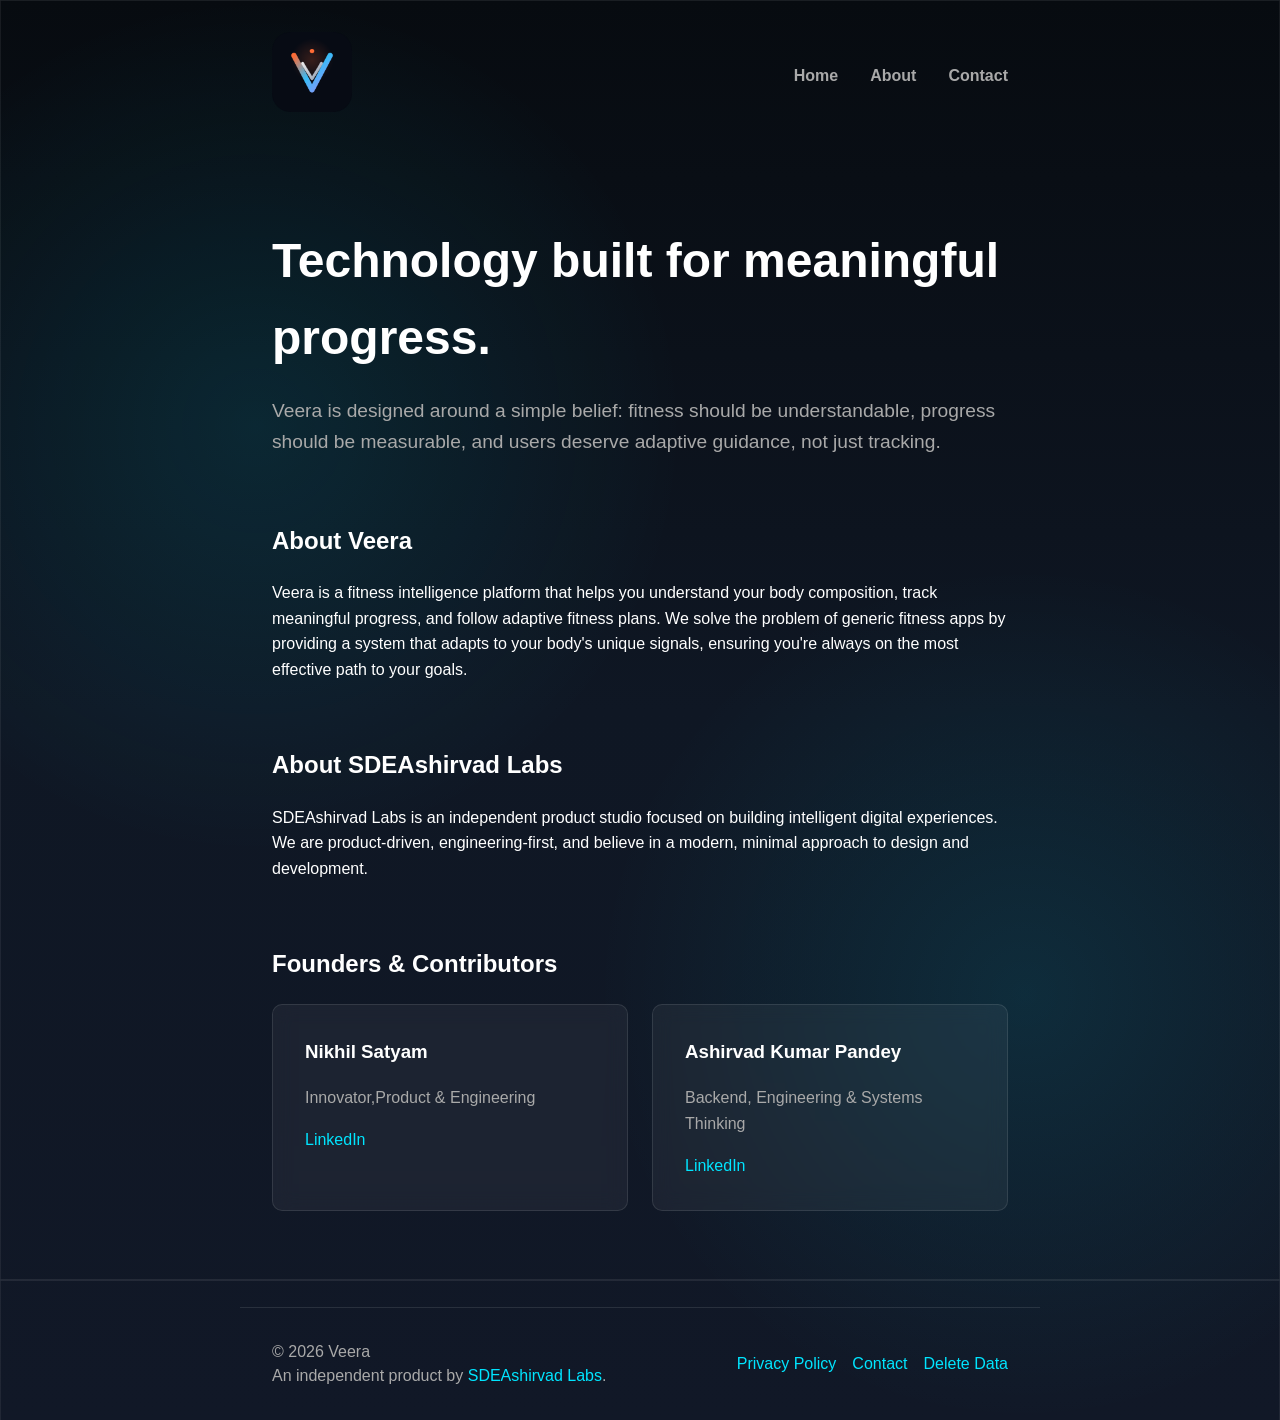
==== about/index.html @ 7c2b2f71 "sdeashirvad | Veera | Initial Website code drop" ====
<!DOCTYPE html>
<html lang="en">
<head>
    <meta charset="UTF-8">
    <meta name="viewport" content="width=device-width, initial-scale=1.0">
    <title>About - Veera</title>
    <meta name="description" content="Learn about the philosophy and the team behind Veera, an intelligent fitness platform by SDEAshirvad Labs.">
    <meta property="og:title" content="About - Veera">
    <meta property="og:description" content="Learn about the philosophy and the team behind Veera.">
    <meta property="og:type" content="website">
    <meta property="og:url" content="https://veera.ashirvad.work/about/">
    <link rel="stylesheet" href="../styles/main.css">
    <link rel="icon" href="../assets/images/favicon.svg" type="image/svg+xml">
</head>
<body>
    <header>
        <div class="logo">
            <a href="/">
                <img src="../assets/images/icon.png" alt="Veera Home" class="logo-image" />
            </a>
        </div>
        <button class="hamburger" aria-label="Open navigation menu" aria-expanded="false">
            <span class="hamburger-box">
                <span class="hamburger-inner"></span>
            </span>
        </button>
        <nav class="main-nav" aria-label="Main Navigation">
            <ul>
                <li><a href="/">Home</a></li>
                <li><a href="/about/">About</a></li>
                <li><a href="/contact/">Contact</a></li>
            </ul>
        </nav>
    </header>

    <main>
        <section id="hero">
            <h1>Technology built for meaningful progress.</h1>
            <p>Veera is designed around a simple belief: fitness should be understandable, progress should be measurable, and users deserve adaptive guidance, not just tracking.</p>
        </section>

        <section id="about-veera">
            <h2>About Veera</h2>
            <p>Veera is a fitness intelligence platform that helps you understand your body composition, track meaningful progress, and follow adaptive fitness plans. We solve the problem of generic fitness apps by providing a system that adapts to your body's unique signals, ensuring you're always on the most effective path to your goals.</p>
        </section>

        <section id="about-labs">
            <h2>About SDEAshirvad Labs</h2>
            <p>SDEAshirvad Labs is an independent product studio focused on building intelligent digital experiences. We are product-driven, engineering-first, and believe in a modern, minimal approach to design and development.</p>
        </section>

        <section id="founders">
            <h2>Founders & Contributors</h2>
            <div class="founders-grid">
                <div class="founder-card">
                    <h3>Nikhil Satyam</h3>
                    <p>Innovator,Product & Engineering</p>
                    <a href="https://www.linkedin.com/in/nikhil-satyam/" target="_blank" rel="noopener noreferrer">LinkedIn</a>
                </div>
                <div class="founder-card">
                    <h3>Ashirvad Kumar Pandey</h3>
                    <p>Backend, Engineering & Systems Thinking</p>
                    <a href="https://www.linkedin.com/in/sdeashirvad/" target="_blank" rel="noopener noreferrer">LinkedIn</a>
                </div>
            </div>
        </section>
    </main>

    <footer>
        <div class="footer-content">
            <p>&copy; 2026 Veera</p>
            <p>An independent product by <a href="https://ashirvad.work" target="_blank" rel="noopener noreferrer">SDEAshirvad Labs</a>.</p>
        </div>
        <nav class="footer-nav">
            <a href="/privacy/">Privacy Policy</a>
            <a href="/contact/">Contact</a>
            <a href="/delete-data/">Delete Data</a>
        </nav>
    </footer>

    <script src="../scripts/main.js"></script>
</body>
</html>
---- styles/main.css ----
/* Veera - Main Stylesheet */

:root {
    --background-gradient-start: #070B10;
    --background-gradient-mid: #0F1724;
    --background-gradient-end: #111827;
    --card-background-color: rgba(255, 255, 255, 0.05);
    --card-border-color: rgba(255, 255, 255, 0.1);
    --text-color: #FFFFFF;
    --primary-color: #FFFFFF;
    --secondary-color: #a9a9a9;
    --accent-color: #00E5FF; /* Cyan accent */
    --container-width: 800px;
    --font-family: 'Inter', -apple-system, BlinkMacSystemFont, "Segoe UI", Roboto, Helvetica, Arial, sans-serif;
}

body {
    background: linear-gradient(180deg, var(--background-gradient-start) 0%, var(--background-gradient-mid) 50%, var(--background-gradient-end) 100%);
    color: var(--text-color);
    font-family: var(--font-family);
    margin: 0;
    padding: 0;
    line-height: 1.6;
    display: flex;
    flex-direction: column;
    min-height: 100vh;
    position: relative;
    overflow-x: hidden;
}

body::before {
    content: '';
    position: absolute;
    top: 0;
    left: 0;
    right: 0;
    bottom: 0;
    background-image: url('data:image/svg+xml,<svg xmlns="http://www.w3.org/2000/svg" viewBox="0 0 100 100"><path d="M0 0 H100 V100 H0 Z" fill="none" stroke="%23FFFFFF1A" stroke-width="0.1"/></svg>'),
                      radial-gradient(circle at 20% 30%, rgba(0, 229, 255, 0.1) 0%, transparent 30%),
                      radial-gradient(circle at 80% 70%, rgba(0, 229, 255, 0.1) 0%, transparent 30%);
    z-index: -1;
}

h1, h2, h3, h4, h5, h6 {
    font-weight: 600;
    color: var(--primary-color);
}

a {
    color: var(--accent-color);
    text-decoration: none;
    transition: color 0.3s ease;
}

a:hover {
    color: var(--primary-color);
}

header, main, footer {
    width: 100%;
    max-width: var(--container-width);
    margin: 0 auto;
    padding: 2rem;
    box-sizing: border-box;
    z-index: 1;
}

main {
    flex-grow: 1;
}

section {
    margin-bottom: 4rem;
    position: relative;
}

header {
    display: flex;
    justify-content: space-between;
    align-items: center;
}

.logo a {
    display: block;
}

.logo-image {
    height: 80px;
    width: auto;
}

/* Main Navigation */
.main-nav ul {
    list-style: none;
    margin: 0;
    padding: 0;
    display: flex;
}

.main-nav li {
    margin-left: 2rem;
}

.main-nav a {
    color: var(--secondary-color);
    font-weight: 600;
    transition: color 0.3s ease;
}

.main-nav a:hover {
    color: var(--primary-color);
}

/* Hamburger Menu */
.hamburger {
    display: none;
    padding: 15px;
    border: none;
    background: transparent;
    cursor: pointer;
    z-index: 1000;
}

.hamburger-box {
    width: 30px;
    height: 24px;
    display: inline-block;
    position: relative;
}

.hamburger-inner,
.hamburger-inner::before,
.hamburger-inner::after {
    width: 100%;
    height: 3px;
    background-color: var(--primary-color);
    position: absolute;
    border-radius: 3px;
    transition: transform 0.3s ease;
}

.hamburger-inner {
    top: 50%;
    transform: translateY(-50%);
}

.hamburger-inner::before,
.hamburger-inner::after {
    content: '';
    display: block;
}

.hamburger-inner::before {
    top: -10px;
}

.hamburger-inner::after {
    bottom: -10px;
}

.nav-open .hamburger-inner {
    transform: rotate(45deg);
}

.nav-open .hamburger-inner::before {
    transform: rotate(90deg) translate(-10px, 0px);
}

.nav-open .hamburger-inner::after {
    transform: rotate(90deg) translate(10px, 0px);
}


footer {
    border-top: 1px solid var(--card-border-color);
    padding-top: 2rem;
    display: flex;
    justify-content: space-between;
    align-items: center;
    color: var(--secondary-color);
    flex-wrap: wrap;
}

.footer-content {
    text-align: left;
    margin-right: 2rem;
}

.footer-content p {
    margin: 0;
    line-height: 1.5;
}

.footer-nav {
    display: flex;
    flex-wrap: wrap;
}

.footer-nav a {
    margin-left: 1rem;
    white-space: nowrap;
}


#hero h1 {
    font-size: 3rem;
    margin-bottom: 1rem;
}

#hero p {
    font-size: 1.2rem;
    color: var(--secondary-color);
}

#cta a {
    display: inline-block;
    background-color: var(--accent-color);
    color: var(--background-gradient-start);
    padding: 1rem 2rem;
    border-radius: 5px;
    font-weight: 600;
    transition: transform 0.3s ease, box-shadow 0.3s ease;
    position: relative;
}

#cta a:hover {
    transform: translateY(-3px);
    box-shadow: 0 10px 20px rgba(0, 229, 255, 0.2);
}

#cta a::before {
    content: '';
    position: absolute;
    top: 0;
    left: 0;
    right: 0;
    bottom: 0;
    border-radius: 5px;
    background-color: var(--accent-color);
    animation: pulse 2s infinite;
    z-index: -1;
}

@keyframes pulse {
    0% {
        transform: scale(1);
        opacity: 0.5;
    }
    100% {
        transform: scale(1.4);
        opacity: 0;
    }
}

/* Features Section */
.features-grid {
    display: grid;
    grid-template-columns: repeat(auto-fit, minmax(250px, 1fr));
    gap: 1.5rem;
}

.feature-card {
    background-color: var(--card-background-color);
    padding: 2rem;
    border-radius: 10px;
    border: 1px solid var(--card-border-color);
    backdrop-filter: blur(10px);
    -webkit-backdrop-filter: blur(10px);
    transition: transform 0.3s ease, box-shadow 0.3s ease;
}

.feature-card:hover {
    transform: translateY(-5px);
    box-shadow: 0 10px 20px rgba(0,0,0,0.2);
}

.feature-card h3 {
    margin-top: 0;
    font-size: 1.2rem;
}

.feature-card p {
    color: var(--secondary-color);
}

/* Progress Visualization Section */
.progress-chart {
    margin-top: 2rem;
}

.chart-bar {
    margin-bottom: 1rem;
}

.bar-label {
    margin-bottom: 0.5rem;
    color: var(--secondary-color);
}

.bar {
    height: 20px;
    background: linear-gradient(90deg, var(--accent-color) 0%, #00BFFF 100%);
    border-radius: 10px;
    animation: fill-bar 2s ease-out forwards;
}

@keyframes fill-bar {
    from { width: 0; }
}

/* Contact Form */
.contact-form {
    margin-top: 2rem;
}

.form-group {
    margin-bottom: 1.5rem;
}

.form-group label {
    display: block;
    margin-bottom: 0.5rem;
    color: var(--secondary-color);
}

.form-group input,
.form-group textarea {
    width: 100%;
    padding: 1rem;
    background-color: var(--card-background-color);
    border: 1px solid var(--card-border-color);
    border-radius: 5px;
    color: var(--text-color);
    font-family: var(--font-family);
    backdrop-filter: blur(5px);
    -webkit-backdrop-filter: blur(5px);
}

.submit-button {
    display: inline-block;
    background-color: var(--accent-color);
    color: var(--background-gradient-start);
    padding: 1rem 2rem;
    border: none;
    border-radius: 5px;
    font-weight: 600;
    cursor: pointer;
    transition: opacity 0.3s ease;
}

.submit-button:hover {
    opacity: 0.9;
}

/* About Page */
.founders-grid {
    display: grid;
    grid-template-columns: repeat(auto-fit, minmax(250px, 1fr));
    gap: 1.5rem;
}

.founder-card {
    background-color: var(--card-background-color);
    padding: 2rem;
    border-radius: 10px;
    border: 1px solid var(--card-border-color);
    backdrop-filter: blur(10px);
    -webkit-backdrop-filter: blur(10px);
}

.founder-card h3 {
    margin-top: 0;
}

.founder-card p {
    color: var(--secondary-color);
    margin-bottom: 1rem;
}


/* Responsive Design */

@media (max-width: 768px) {
    header, main, footer {
        padding: 1.5rem;
    }

    #hero h1 {
        font-size: 2.5rem;
    }

    .hamburger {
        display: block;
    }

    .main-nav {
        display: none;
        position: fixed;
        top: 0;
        left: 0;
        width: 100%;
        height: 100%;
        background-color: var(--background-gradient-start);
        flex-direction: column;
        justify-content: center;
        align-items: center;
    }

    .nav-open .main-nav {
        display: flex;
    }

    .main-nav ul {
        flex-direction: column;
        text-align: center;
    }

    .main-nav li {
        margin: 1rem 0;
    }

    .main-nav a {
        font-size: 1.5rem;
    }
}

@media (max-width: 480px) {
    header, main, footer {
        padding: 1rem;
    }

    #hero h1 {
        font-size: 2rem;
    }

    footer {
        flex-direction: column;
        align-items: flex-start;
    }

    .footer-nav {
        margin-top: 1rem;
    }

    .footer-nav a {
        margin-left: 0;
        margin-right: 1rem;
    }
}
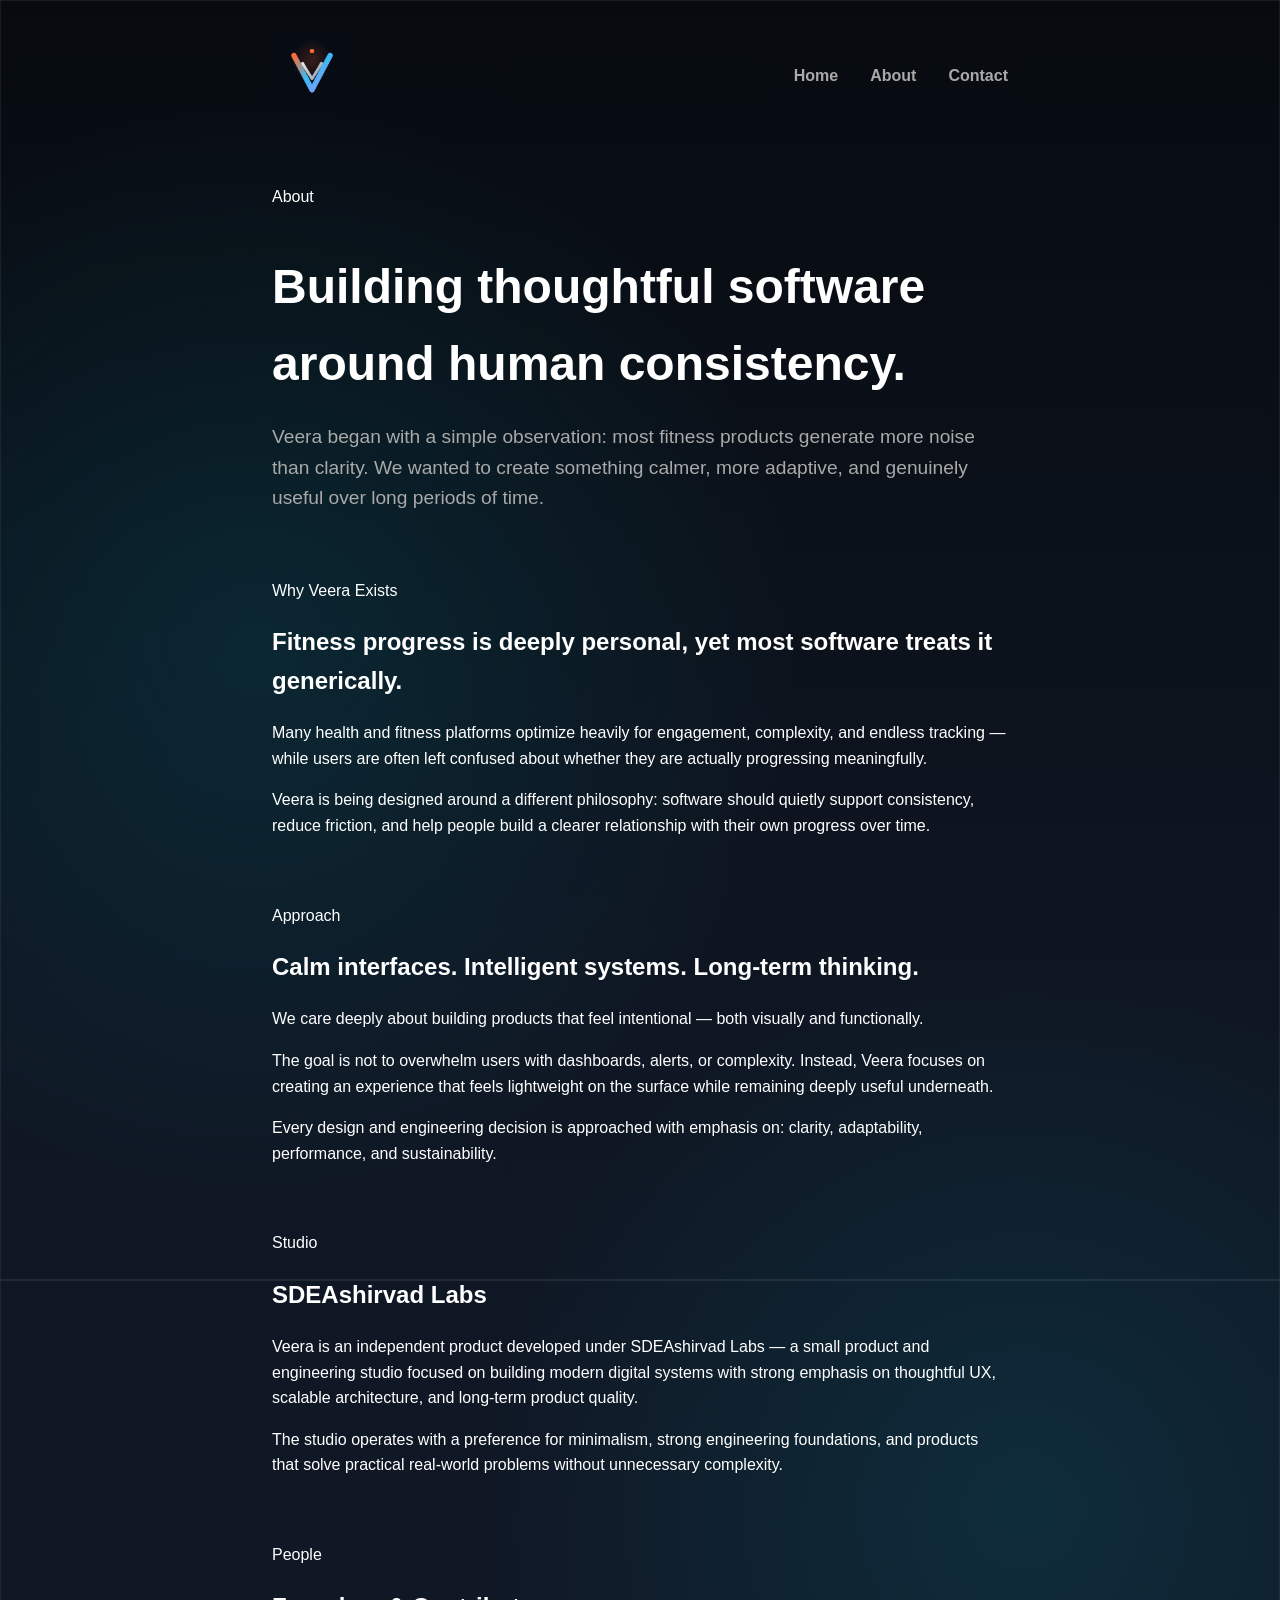
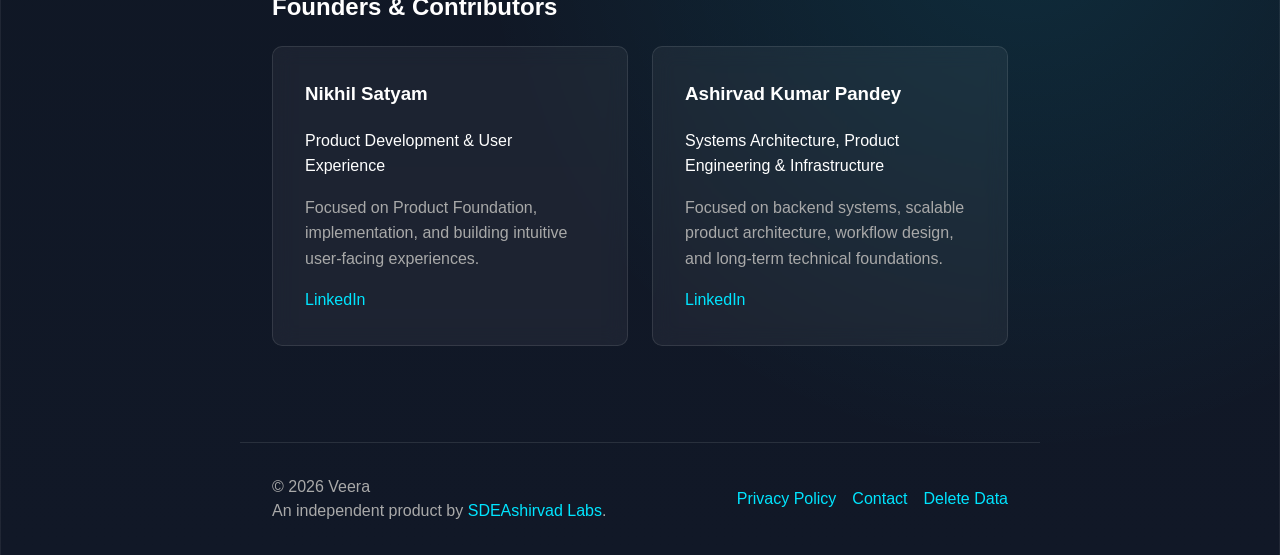
==== commit 1437e494: "sdeashirvad | veera | mobile layout fix | email functionality" ====
--- a/about/index.html
+++ b/about/index.html
@@ -8,7 +8,7 @@
     <meta property="og:title" content="About - Veera">
     <meta property="og:description" content="Learn about the philosophy and the team behind Veera.">
     <meta property="og:type" content="website">
-    <meta property="og:url" content="https://veera.ashirvad.work/about/">
+    <meta property="og:url" content="https://veera.sdeashirvad.com/about/">
     <link rel="stylesheet" href="../styles/main.css">
     <link rel="icon" href="../assets/images/favicon.svg" type="image/svg+xml">
 </head>
@@ -34,36 +34,148 @@
     </header>
 
     <main>
-        <section id="hero">
-            <h1>Technology built for meaningful progress.</h1>
-            <p>Veera is designed around a simple belief: fitness should be understandable, progress should be measurable, and users deserve adaptive guidance, not just tracking.</p>
+
+        <section id="hero" class="about-hero">
+            <span class="section-tag">About</span>
+
+            <h1>
+                Building thoughtful software
+                around human consistency.
+            </h1>
+
+            <p class="hero-description">
+                Veera began with a simple observation:
+                most fitness products generate more noise than clarity.
+                We wanted to create something calmer, more adaptive,
+                and genuinely useful over long periods of time.
+            </p>
         </section>
 
-        <section id="about-veera">
-            <h2>About Veera</h2>
-            <p>Veera is a fitness intelligence platform that helps you understand your body composition, track meaningful progress, and follow adaptive fitness plans. We solve the problem of generic fitness apps by providing a system that adapts to your body's unique signals, ensuring you're always on the most effective path to your goals.</p>
+        <section id="origin" class="content-section">
+            <div class="section-header">
+                <span class="section-tag">Why Veera Exists</span>
+                <h2>
+                    Fitness progress is deeply personal,
+                    yet most software treats it generically.
+                </h2>
+            </div>
+
+            <div class="content-grid">
+                <p>
+                    Many health and fitness platforms optimize heavily for
+                    engagement, complexity, and endless tracking —
+                    while users are often left confused about whether
+                    they are actually progressing meaningfully.
+                </p>
+
+                <p>
+                    Veera is being designed around a different philosophy:
+                    software should quietly support consistency,
+                    reduce friction, and help people build a clearer
+                    relationship with their own progress over time.
+                </p>
+            </div>
         </section>
 
-        <section id="about-labs">
-            <h2>About SDEAshirvad Labs</h2>
-            <p>SDEAshirvad Labs is an independent product studio focused on building intelligent digital experiences. We are product-driven, engineering-first, and believe in a modern, minimal approach to design and development.</p>
+        <section id="approach" class="content-section atmospheric-card">
+            <div class="section-header">
+                <span class="section-tag">Approach</span>
+                <h2>
+                    Calm interfaces.
+                    Intelligent systems.
+                    Long-term thinking.
+                </h2>
+            </div>
+
+            <p class="large-text">
+                We care deeply about building products that feel
+                intentional — both visually and functionally.
+            </p>
+
+            <p>
+                The goal is not to overwhelm users with dashboards,
+                alerts, or complexity.
+                Instead, Veera focuses on creating an experience that feels
+                lightweight on the surface while remaining deeply useful underneath.
+            </p>
+
+            <p>
+                Every design and engineering decision is approached with emphasis on:
+                clarity, adaptability, performance, and sustainability.
+            </p>
         </section>
 
-        <section id="founders">
-            <h2>Founders & Contributors</h2>
+        <section id="studio" class="content-section">
+            <div class="section-header">
+                <span class="section-tag">Studio</span>
+                <h2>SDEAshirvad Labs</h2>
+            </div>
+
+            <p>
+                Veera is an independent product developed under
+                SDEAshirvad Labs — a small product and engineering studio
+                focused on building modern digital systems with strong emphasis on
+                thoughtful UX, scalable architecture, and long-term product quality.
+            </p>
+
+            <p>
+                The studio operates with a preference for minimalism,
+                strong engineering foundations, and products that solve
+                practical real-world problems without unnecessary complexity.
+            </p>
+        </section>
+
+        <section id="people" class="content-section">
+            <div class="section-header">
+                <span class="section-tag">People</span>
+                <h2>Founders & Contributors</h2>
+            </div>
+
             <div class="founders-grid">
+
                 <div class="founder-card">
-                    <h3>Nikhil Satyam</h3>
-                    <p>Innovator,Product & Engineering</p>
-                    <a href="https://www.linkedin.com/in/nikhil-satyam/" target="_blank" rel="noopener noreferrer">LinkedIn</a>
+                    <div class="founder-meta">
+                        <h3>Nikhil Satyam</h3>
+                        <span>
+                        Product Development & User Experience
+                    </span>
+                    </div>
+
+                    <p>
+                        Focused on Product Foundation, implementation,
+                        and building intuitive user-facing experiences.
+                    </p>
+
+                    <a href="https://www.linkedin.com/in/nikhil-satyam/"
+                       target="_blank"
+                       rel="noopener noreferrer">
+                        LinkedIn
+                    </a>
                 </div>
+
                 <div class="founder-card">
-                    <h3>Ashirvad Kumar Pandey</h3>
-                    <p>Backend, Engineering & Systems Thinking</p>
-                    <a href="https://www.linkedin.com/in/sdeashirvad/" target="_blank" rel="noopener noreferrer">LinkedIn</a>
+                    <div class="founder-meta">
+                        <h3>Ashirvad Kumar Pandey</h3>
+                        <span>
+                        Systems Architecture, Product Engineering & Infrastructure
+                    </span>
+                    </div>
+
+                    <p>
+                        Focused on backend systems, scalable product architecture,
+                        workflow design, and long-term technical foundations.
+                    </p>
+
+                    <a href="https://www.linkedin.com/in/sdeashirvad/"
+                       target="_blank"
+                       rel="noopener noreferrer">
+                        LinkedIn
+                    </a>
                 </div>
+
             </div>
         </section>
+
     </main>
 
     <footer>
--- a/styles/main.css
+++ b/styles/main.css
@@ -28,6 +28,10 @@
     overflow-x: hidden;
 }
 
+body.nav-open {
+    overflow: hidden;
+}
+
 body::before {
     content: '';
     position: absolute;
@@ -78,6 +82,7 @@
     display: flex;
     justify-content: space-between;
     align-items: center;
+    z-index: 100;
 }
 
 .logo a {
@@ -90,6 +95,10 @@
 }
 
 /* Main Navigation */
+.main-nav {
+    z-index: 999;
+}
+
 .main-nav ul {
     list-style: none;
     margin: 0;
@@ -212,7 +221,13 @@
     color: var(--secondary-color);
 }
 
-#cta a {
+.cta-link {
+    font-weight: 600;
+    text-decoration: underline;
+    cursor: pointer;
+}
+
+.cta-button {
     display: inline-block;
     background-color: var(--accent-color);
     color: var(--background-gradient-start);
@@ -221,14 +236,15 @@
     font-weight: 600;
     transition: transform 0.3s ease, box-shadow 0.3s ease;
     position: relative;
-}
-
-#cta a:hover {
+    cursor: pointer;
+}
+
+.cta-button:hover {
     transform: translateY(-3px);
     box-shadow: 0 10px 20px rgba(0, 229, 255, 0.2);
 }
 
-#cta a::before {
+.cta-button::before {
     content: '';
     position: absolute;
     top: 0;
@@ -377,6 +393,43 @@
     margin-bottom: 1rem;
 }
 
+/* Modal */
+.modal-overlay {
+    position: fixed;
+    top: 0;
+    left: 0;
+    width: 100%;
+    height: 100%;
+    background-color: rgba(0, 0, 0, 0.5);
+    backdrop-filter: blur(10px);
+    -webkit-backdrop-filter: blur(10px);
+    display: flex;
+    justify-content: center;
+    align-items: center;
+    z-index: 1000;
+}
+
+.modal-content {
+    background-color: var(--card-background-color);
+    padding: 3rem;
+    border-radius: 10px;
+    border: 1px solid var(--card-border-color);
+    position: relative;
+    max-width: 500px;
+    width: 90%;
+}
+
+.close-button {
+    position: absolute;
+    top: 1rem;
+    right: 1rem;
+    background: none;
+    border: none;
+    color: var(--secondary-color);
+    font-size: 2rem;
+    cursor: pointer;
+}
+
 
 /* Responsive Design */
 
